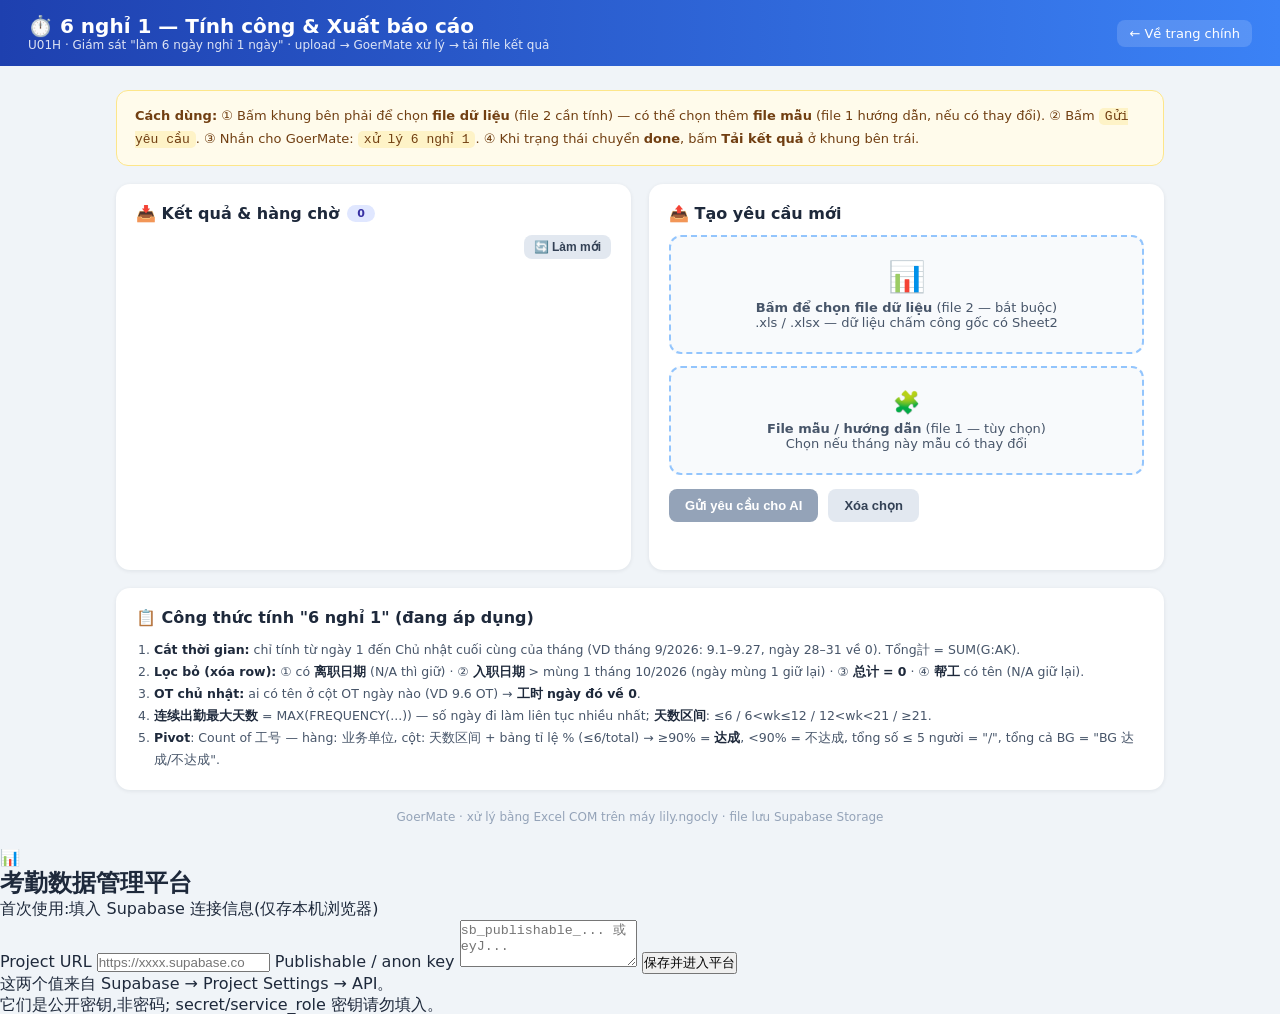
==== 6nghi1.html @ 32c22f60 "Add 6-nghi-1 tool page (upload/request/download)" ====
<!DOCTYPE html>
<html lang="vi">
<head>
<meta charset="UTF-8">
<meta name="viewport" content="width=device-width, initial-scale=1.0">
<title>6 nghỉ 1 — Tính công &amp; Xuất báo cáo</title>
<style>
  * { box-sizing: border-box; margin: 0; padding: 0; }
  body { font-family: "Segoe UI", system-ui, -apple-system, "Microsoft YaHei", sans-serif; background: #f0f4f8; color: #1e293b; min-height: 100vh; }
  .topbar { background: linear-gradient(90deg, #1e40af, #3b82f6); color: #fff; padding: 14px 28px; display: flex; justify-content: space-between; align-items: center; }
  .topbar h1 { font-size: 20px; }
  .topbar .sub { font-size: 12px; opacity: .85; }
  .topbar a.home { color: #fff; text-decoration: none; font-size: 13px; background: rgba(255,255,255,.15); padding: 6px 12px; border-radius: 8px; }
  .wrap { max-width: 1080px; margin: 24px auto; padding: 0 16px; }
  .grid { display: grid; grid-template-columns: 1fr 1fr; gap: 18px; }
  @media (max-width: 860px) { .grid { grid-template-columns: 1fr; } }
  .card { background: #fff; border-radius: 14px; padding: 20px; box-shadow: 0 1px 4px rgba(15,23,42,.08); }
  .card h2 { font-size: 16px; margin-bottom: 12px; display: flex; align-items: center; gap: 8px; }
  .badge { font-size: 11px; background: #e0e7ff; color: #3730a3; border-radius: 99px; padding: 2px 10px; }
  .drop { border: 2px dashed #93c5fd; border-radius: 12px; padding: 22px 16px; text-align: center; cursor: pointer; transition: .15s; background: #f8fafc; }
  .drop:hover, .drop.over { background: #eff6ff; border-color: #3b82f6; }
  .drop .big { font-size: 30px; }
  .drop p { font-size: 13px; color: #475569; margin-top: 6px; }
  .file-row { display: flex; align-items: center; gap: 8px; font-size: 13px; margin-top: 10px; background: #f1f5f9; padding: 8px 10px; border-radius: 8px; }
  .file-row .name { flex: 1; overflow: hidden; text-overflow: ellipsis; white-space: nowrap; }
  .btn { border: 0; border-radius: 8px; padding: 9px 16px; font-size: 13px; cursor: pointer; font-weight: 600; }
  .btn-blue { background: #2563eb; color: #fff; }
  .btn-blue:disabled { background: #94a3b8; cursor: not-allowed; }
  .btn-green { background: #16a34a; color: #fff; }
  .btn-gray { background: #e2e8f0; color: #334155; }
  .btn-red { background: #fee2e2; color: #b91c1c; }
  .btn-sm { padding: 5px 10px; font-size: 12px; }
  .status-line { margin-top: 10px; font-size: 13px; color: #2563eb; min-height: 18px; }
  ul.tasks { list-style: none; }
  ul.tasks li { display: flex; align-items: center; gap: 10px; padding: 10px 8px; border-bottom: 1px solid #f1f5f9; font-size: 13px; }
  ul.tasks li .t-title { flex: 1; min-width: 0; overflow: hidden; text-overflow: ellipsis; white-space: nowrap; }
  ul.tasks li .when { color: #94a3b8; font-size: 11px; white-space: nowrap; }
  .pill { font-size: 11px; padding: 2px 8px; border-radius: 99px; white-space: nowrap; }
  .pill.pending { background: #fef3c7; color: #92400e; }
  .pill.processing { background: #dbeafe; color: #1d4ed8; }
  .pill.done { background: #dcfce7; color: #166534; }
  a.dl { color: #16a34a; font-weight: 700; text-decoration: none; white-space: nowrap; }
  a.dl:hover { text-decoration: underline; }
  .rules { font-size: 12.5px; color: #475569; line-height: 1.75; }
  .rules b { color: #1e293b; }
  .rules li { margin-left: 18px; }
  .empty { color: #94a3b8; font-size: 13px; padding: 14px 8px; text-align: center; }
  .footnote { margin-top: 20px; font-size: 12px; color: #94a3b8; text-align: center; }
  .howto { background: #fffbeb; border: 1px solid #fde68a; border-radius: 12px; padding: 14px 18px; font-size: 13px; color: #713f12; margin-bottom: 18px; line-height: 1.7; }
  .howto code { background: #fef3c7; padding: 1px 6px; border-radius: 5px; }
</style>
</head>
<body>

<header class="topbar">
  <div>
    <h1>⏱️ 6 nghỉ 1 — Tính công &amp; Xuất báo cáo</h1>
    <div class="sub">U01H · Giám sát "làm 6 ngày nghỉ 1 ngày" · upload → GoerMate xử lý → tải file kết quả</div>
  </div>
  <a class="home" href="index.html">← Về trang chính</a>
</header>

<div class="wrap">
  <div class="howto">
    <b>Cách dùng:</b> ① Bấm khung bên phải để chọn <b>file dữ liệu</b> (file 2 cần tính) — có thể chọn thêm <b>file mẫu</b> (file 1 hướng dẫn, nếu có thay đổi).
    ② Bấm <code>Gửi yêu cầu</code>. ③ Nhắn cho GoerMate: <code>xử lý 6 nghỉ 1</code>. ④ Khi trạng thái chuyển <b>done</b>, bấm <b>Tải kết quả</b> ở khung bên trái.
  </div>

  <div class="grid">
    <!-- Kết quả -->
    <div class="card">
      <h2>📥 Kết quả &amp; hàng chờ <span class="badge" id="cnt">0</span></h2>
      <ul class="tasks" id="taskList"></ul>
      <div class="empty" id="emptyMsg" style="display:none">Chưa có yêu cầu nào. Upload file để bắt đầu.</div>
      <div style="margin-top:12px; text-align:right;">
        <button class="btn btn-gray btn-sm" id="btnReload">🔄 Làm mới</button>
      </div>
    </div>

    <!-- Upload -->
    <div class="card">
      <h2>📤 Tạo yêu cầu mới</h2>
      <div class="drop" id="dropData">
        <div class="big">📊</div>
        <p><b>Bấm để chọn file dữ liệu</b> (file 2 — bắt buộc)<br>.xls / .xlsx — dữ liệu chấm công gốc có Sheet2</p>
      </div>
      <div id="dataInfo" style="display:none" class="file-row">📄 <span class="name"></span></div>
      <div class="drop" id="dropMau" style="margin-top:12px;">
        <div class="big" style="font-size:22px;">🧩</div>
        <p><b>File mẫu / hướng dẫn</b> (file 1 — tùy chọn)<br>Chọn nếu tháng này mẫu có thay đổi</p>
      </div>
      <div id="mauInfo" style="display:none" class="file-row">🧩 <span class="name"></span></div>
      <div style="margin-top:14px; display:flex; gap:10px;">
        <button class="btn btn-blue" id="btnSubmit" disabled>Gửi yêu cầu cho AI</button>
        <button class="btn btn-gray" id="btnReset">Xóa chọn</button>
      </div>
      <div class="status-line" id="status"></div>
    </div>
  </div>

  <div class="card" style="margin-top:18px;">
    <h2>📋 Công thức tính "6 nghỉ 1" (đang áp dụng)</h2>
    <div class="rules">
      <ol>
        <li><b>Cắt thời gian:</b> chỉ tính từ ngày 1 đến Chủ nhật cuối cùng của tháng (VD tháng 9/2026: 9.1–9.27, ngày 28–31 về 0). Tổng計 = SUM(G:AK).</li>
        <li><b>Lọc bỏ (xóa row):</b> ① có <b>离职日期</b> (N/A thì giữ) · ② <b>入职日期</b> &gt; mùng 1 tháng 10/2026 (ngày mùng 1 giữ lại) · ③ <b>总计 = 0</b> · ④ <b>帮工</b> có tên (N/A giữ lại).</li>
        <li><b>OT chủ nhật:</b> ai có tên ở cột OT ngày nào (VD 9.6 OT) → <b>工时 ngày đó về 0</b>.</li>
        <li><b>连续出勤最大天数</b> = MAX(FREQUENCY(...)) — số ngày đi làm liên tục nhiều nhất; <b>天数区间</b>: ≤6 / 6&lt;wk≤12 / 12&lt;wk&lt;21 / ≥21.</li>
        <li><b>Pivot</b>: Count of 工号 — hàng: 业务单位, cột: 天数区间 + bảng tỉ lệ % (≤6/total) → ≥90% = <b>达成</b>, &lt;90% = 不达成, tổng số ≤ 5 người = "/", tổng cả BG = "BG 达成/不达成".</li>
      </ol>
    </div>
  </div>

  <div class="footnote">GoerMate · xử lý bằng Excel COM trên máy lily.ngocly · file lưu Supabase Storage</div>
</div>

<script>
  window.$ = (s) => document.querySelector(s);
</script>
<script src="assets/supabase.js"></script>
<script>
"use strict";
const SECTION_NAME = "6 nghỉ 1";
let sectionId = null;
let dataFile = null, mauFile = null;

function fmtSize(b) { return b > 1048576 ? (b/1048576).toFixed(1) + " MB" : Math.round(b/1024) + " KB"; }
function esc(s) { return (s||"").replace(/[&<>"']/g, c => ({"&":"&amp;","<":"&lt;",">":"&gt;",'"':"&quot;","'":"&#39;"}[c])); }
function fmtDate(s) { try { return new Date(s).toLocaleString("vi-VN", { day:"2-digit", month:"2-digit", hour:"2-digit", minute:"2-digit" }); } catch(e) { return s; } }

async function ensureSection() {
  const rows = await SB.select("board_sections", "name=eq." + encodeURIComponent(SECTION_NAME));
  if (rows && rows.length > 0) { sectionId = rows[0].id; return; }
  const ins = await SB.insert("board_sections", [{ name: SECTION_NAME, order_idx: 99 }]);
  sectionId = ins[0].id;
}

async function loadTasks() {
  const list = $("#taskList");
  list.innerHTML = '<li class="empty">Đang tải…</li>';
  const tasks = await SB.select("board_tasks", "section_id=eq." + sectionId + "&order=created_at.desc");
  $("#cnt").textContent = tasks.length;
  $("#emptyMsg").style.display = tasks.length ? "none" : "block";
  list.innerHTML = tasks.map(t => {
    let right = "";
    if (t.status === "done" && t.output_file) {
      right = `<a class="dl" href="${esc(SB.filePublicUrl(t.output_file))}" download>⬇ Tải kết quả</a>`;
    } else if (t.status === "done") {
      right = '<span class="pill done">done</span>';
    } else {
      right = `<span class="pill ${esc(t.status)}">${t.status === "pending" ? "chờ AI xử lý" : esc(t.status)}</span>`;
    }
    return `<li>
      <span class="pill ${esc(t.status)}">${t.status === "pending" ? "⏳ chờ" : t.status === "processing" ? "⚙️ đang xử lý" : "✅ done"}</span>
      <span class="t-title" title="${esc(t.title)}">${esc(t.title)}</span>
      <span class="when">${fmtDate(t.created_at)}</span>
      ${right}
      <button class="btn btn-red btn-sm" data-del="${t.id}" data-f="${esc(t.input_file || "")}" title="Xóa yêu cầu">🗑</button>
    </li>`;
  }).join("");
  list.querySelectorAll("[data-del]").forEach(b => b.addEventListener("click", async () => {
    if (!confirm("Xóa yêu cầu này?")) return;
    const id = b.dataset.del, f = b.dataset.f;
    b.disabled = true;
    try {
      if (f) { try { await SB.removeFile(f); } catch (e) {} }
      await SB.remove("board_tasks", id);
      await loadTasks();
    } catch (e) { alert("Xóa lỗi: " + e.message); b.disabled = false; }
  }));
}

function bindDrop(dropId, infoId, setter) {
  const drop = $(dropId), info = $(infoId);
  const inp = document.createElement("input");
  inp.type = "file"; inp.accept = ".xls,.xlsx"; inp.style.display = "none";
  drop.appendChild(inp);
  const pick = (f) => { if (!f) return; setter(f); info.style.display = "flex"; info.querySelector(".name").textContent = f.name + " (" + fmtSize(f.size) + ")"; check(); };
  drop.addEventListener("click", () => inp.click());
  inp.addEventListener("change", () => pick(inp.files[0]));
  drop.addEventListener("dragover", e => { e.preventDefault(); drop.classList.add("over"); });
  drop.addEventListener("dragleave", () => drop.classList.remove("over"));
  drop.addEventListener("drop", e => { e.preventDefault(); drop.classList.remove("over"); pick(e.dataTransfer.files[0]); });
}
function check() { $("#btnSubmit").disabled = !dataFile; }

async function upload() {
  const st = $("#status");
  $("#btnSubmit").disabled = true;
  try {
    st.textContent = "⏳ Đang upload file dữ liệu…";
    const d = new Date();
    const stamp = d.getFullYear() + "-" + String(d.getMonth()+1).padStart(2,"0") + "-" + String(d.getDate()).padStart(2,"0");
    const inPath = "input/6nghi1/" + stamp + "-" + Date.now() + "-" + dataFile.name;
    await SB.uploadFile(inPath, dataFile);
    let mauPath = "";
    if (mauFile) {
      st.textContent = "⏳ Đang upload file mẫu…";
      mauPath = "input/6nghi1/mau-" + stamp + "-" + Date.now() + "-" + mauFile.name;
      await SB.uploadFile(mauPath, mauFile);
    }
    st.textContent = "⏳ Đang tạo yêu cầu…";
    const monthGuess = (dataFile.name.match(/(20\d{2})[-._]?(0[1-9]|1[0-2])/) || [])[0] || stamp;
    await SB.insert("board_tasks", [{
      section_id: sectionId,
      title: "6 nghỉ 1 — " + monthGuess + " — " + dataFile.name,
      status: "pending",
      note: "Tính 6 nghỉ 1 theo công thức chuẩn" + (mauPath ? " (file mẫu: " + mauPath + ")" : ""),
      input_file: inPath,
      output_file: null
    }]);
    st.textContent = "✅ Đã gửi! Nhắn GoerMate: «xử lý 6 nghỉ 1»";
    dataFile = null; mauFile = null;
    $("#dataInfo").style.display = "none"; $("#mauInfo").style.display = "none";
    await loadTasks();
  } catch (e) {
    st.textContent = "❌ Lỗi: " + e.message;
  }
  $("#btnSubmit").disabled = !dataFile;
}

(async function init() {
  if (!SB.ready()) { showSetup(); return; }
  try {
    await ensureSection();
    await loadTasks();
    bindDrop("#dropData", "#dataInfo", f => dataFile = f);
    bindDrop("#dropMau", "#mauInfo", f => mauFile = f);
    $("#btnSubmit").addEventListener("click", upload);
    $("#btnReset").addEventListener("click", () => { dataFile = null; mauFile = null; $("#dataInfo").style.display = "none"; $("#mauInfo").style.display = "none"; check(); $("#status").textContent = ""; });
    $("#btnReload").addEventListener("click", loadTasks);
    setInterval(loadTasks, 30000);
  } catch (e) {
    $("#status").textContent = "❌ " + e.message;
  }
})();
</script>
</body>
</html>
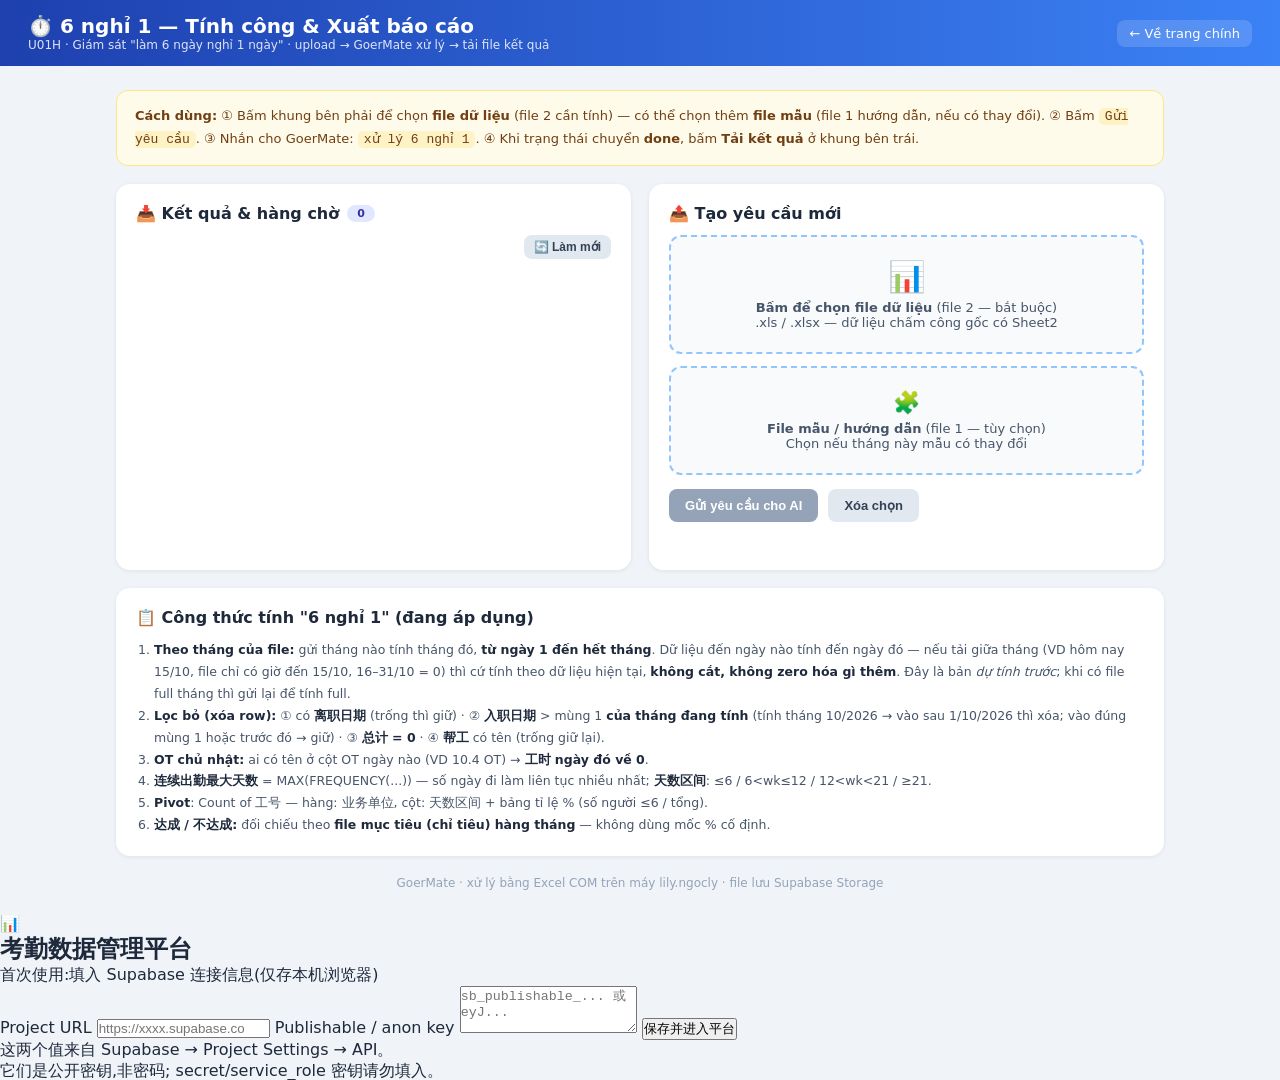
==== commit d759d703: "Update 6-nghi-1 rules: full month per file, mid-month data as-is, target-file-based achievement" ====
--- a/6nghi1.html
+++ b/6nghi1.html
@@ -102,11 +102,12 @@
     <h2>📋 Công thức tính "6 nghỉ 1" (đang áp dụng)</h2>
     <div class="rules">
       <ol>
-        <li><b>Cắt thời gian:</b> chỉ tính từ ngày 1 đến Chủ nhật cuối cùng của tháng (VD tháng 9/2026: 9.1–9.27, ngày 28–31 về 0). Tổng計 = SUM(G:AK).</li>
-        <li><b>Lọc bỏ (xóa row):</b> ① có <b>离职日期</b> (N/A thì giữ) · ② <b>入职日期</b> &gt; mùng 1 tháng 10/2026 (ngày mùng 1 giữ lại) · ③ <b>总计 = 0</b> · ④ <b>帮工</b> có tên (N/A giữ lại).</li>
-        <li><b>OT chủ nhật:</b> ai có tên ở cột OT ngày nào (VD 9.6 OT) → <b>工时 ngày đó về 0</b>.</li>
+        <li><b>Theo tháng của file:</b> gửi tháng nào tính tháng đó, <b>từ ngày 1 đến hết tháng</b>. Dữ liệu đến ngày nào tính đến ngày đó — nếu tải giữa tháng (VD hôm nay 15/10, file chỉ có giờ đến 15/10, 16–31/10 = 0) thì cứ tính theo dữ liệu hiện tại, <b>không cắt, không zero hóa gì thêm</b>. Đây là bản <i>dự tính trước</i>; khi có file full tháng thì gửi lại để tính full.</li>
+        <li><b>Lọc bỏ (xóa row):</b> ① có <b>离职日期</b> (trống thì giữ) · ② <b>入职日期</b> &gt; mùng 1 <b>của tháng đang tính</b> (tính tháng 10/2026 → vào sau 1/10/2026 thì xóa; vào đúng mùng 1 hoặc trước đó → giữ) · ③ <b>总计 = 0</b> · ④ <b>帮工</b> có tên (trống giữ lại).</li>
+        <li><b>OT chủ nhật:</b> ai có tên ở cột OT ngày nào (VD 10.4 OT) → <b>工时 ngày đó về 0</b>.</li>
         <li><b>连续出勤最大天数</b> = MAX(FREQUENCY(...)) — số ngày đi làm liên tục nhiều nhất; <b>天数区间</b>: ≤6 / 6&lt;wk≤12 / 12&lt;wk&lt;21 / ≥21.</li>
-        <li><b>Pivot</b>: Count of 工号 — hàng: 业务单位, cột: 天数区间 + bảng tỉ lệ % (≤6/total) → ≥90% = <b>达成</b>, &lt;90% = 不达成, tổng số ≤ 5 người = "/", tổng cả BG = "BG 达成/不达成".</li>
+        <li><b>Pivot</b>: Count of 工号 — hàng: 业务单位, cột: 天数区间 + bảng tỉ lệ % (số người ≤6 / tổng).</li>
+        <li><b>达成 / 不达成:</b> đối chiếu theo <b>file mục tiêu (chỉ tiêu) hàng tháng</b> — không dùng mốc % cố định.</li>
       </ol>
     </div>
   </div>
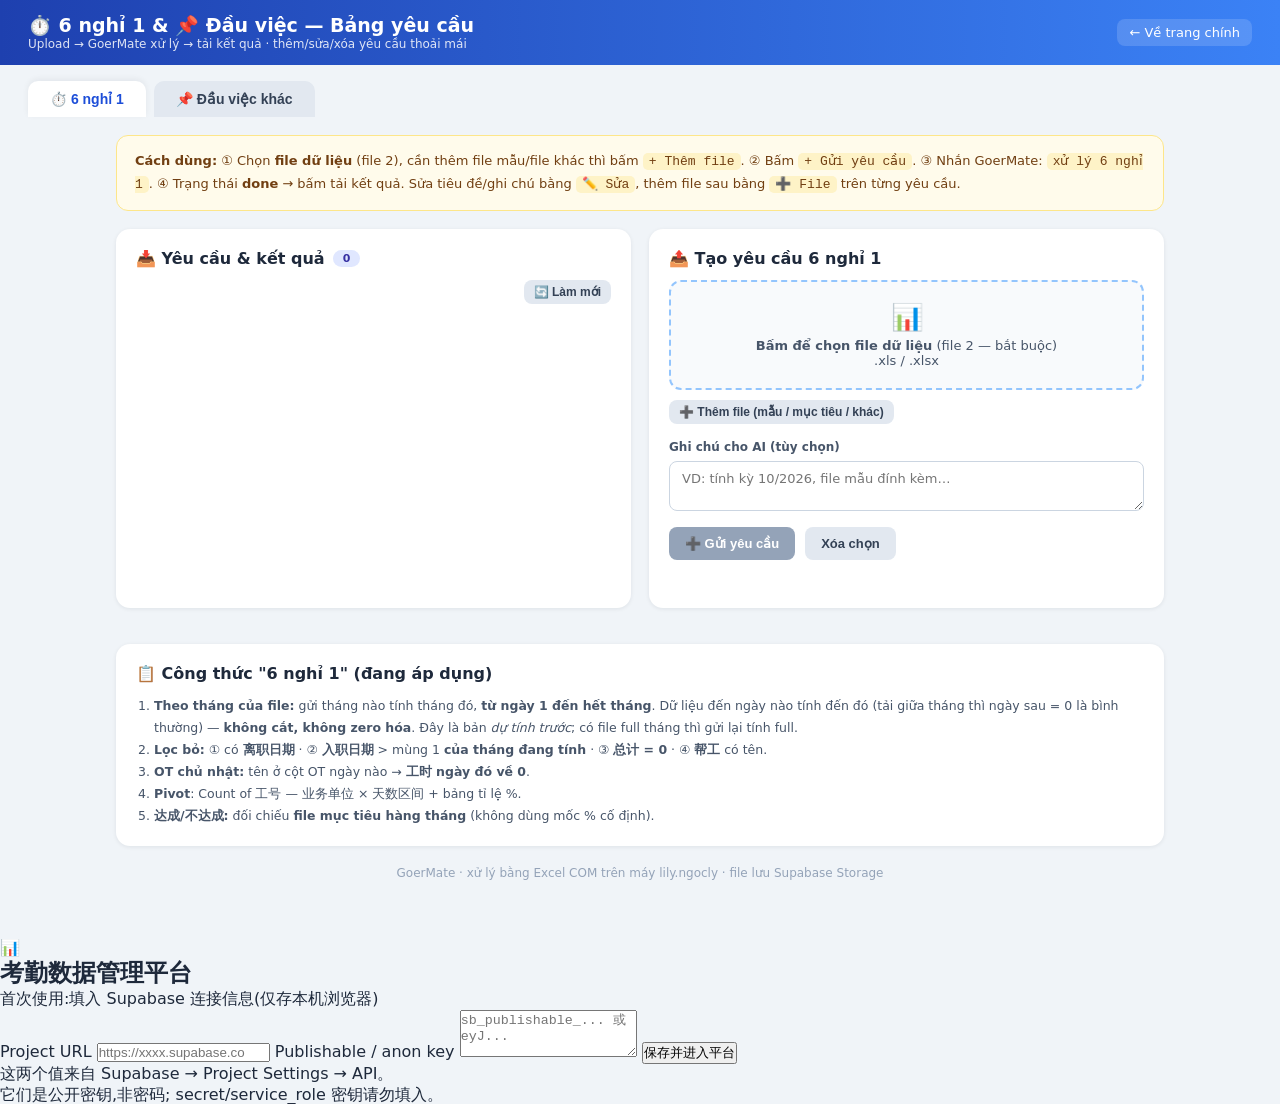
==== commit 87677fb1: "6nghi1 page v2: tabs (6-nghi-1 + other tasks), edit request, multi-file attach per task" ====
--- a/6nghi1.html
+++ b/6nghi1.html
@@ -3,26 +3,31 @@
 <head>
 <meta charset="UTF-8">
 <meta name="viewport" content="width=device-width, initial-scale=1.0">
-<title>6 nghỉ 1 — Tính công &amp; Xuất báo cáo</title>
+<title>6 nghỉ 1 &amp; Đầu việc — Bảng yêu cầu</title>
 <style>
   * { box-sizing: border-box; margin: 0; padding: 0; }
   body { font-family: "Segoe UI", system-ui, -apple-system, "Microsoft YaHei", sans-serif; background: #f0f4f8; color: #1e293b; min-height: 100vh; }
   .topbar { background: linear-gradient(90deg, #1e40af, #3b82f6); color: #fff; padding: 14px 28px; display: flex; justify-content: space-between; align-items: center; }
-  .topbar h1 { font-size: 20px; }
+  .topbar h1 { font-size: 19px; }
   .topbar .sub { font-size: 12px; opacity: .85; }
   .topbar a.home { color: #fff; text-decoration: none; font-size: 13px; background: rgba(255,255,255,.15); padding: 6px 12px; border-radius: 8px; }
-  .wrap { max-width: 1080px; margin: 24px auto; padding: 0 16px; }
-  .grid { display: grid; grid-template-columns: 1fr 1fr; gap: 18px; }
-  @media (max-width: 860px) { .grid { grid-template-columns: 1fr; } }
-  .card { background: #fff; border-radius: 14px; padding: 20px; box-shadow: 0 1px 4px rgba(15,23,42,.08); }
+  .tabs2 { display: flex; gap: 8px; padding: 16px 28px 0; }
+  .tabs2 button { border: 0; background: #e2e8f0; color: #334155; font-size: 14px; font-weight: 600; padding: 10px 22px; border-radius: 10px 10px 0 0; cursor: pointer; }
+  .tabs2 button.active { background: #fff; color: #1d4ed8; box-shadow: 0 -2px 6px rgba(15,23,42,.06); }
+  .wrap { max-width: 1080px; margin: 0 auto 40px; padding: 18px 16px; }
+  .card { background: #fff; border-radius: 14px; padding: 20px; box-shadow: 0 1px 4px rgba(15,23,42,.08); margin-bottom: 18px; }
   .card h2 { font-size: 16px; margin-bottom: 12px; display: flex; align-items: center; gap: 8px; }
   .badge { font-size: 11px; background: #e0e7ff; color: #3730a3; border-radius: 99px; padding: 2px 10px; }
-  .drop { border: 2px dashed #93c5fd; border-radius: 12px; padding: 22px 16px; text-align: center; cursor: pointer; transition: .15s; background: #f8fafc; }
+  .drop { border: 2px dashed #93c5fd; border-radius: 12px; padding: 20px 16px; text-align: center; cursor: pointer; transition: .15s; background: #f8fafc; }
   .drop:hover, .drop.over { background: #eff6ff; border-color: #3b82f6; }
-  .drop .big { font-size: 30px; }
+  .drop .big { font-size: 26px; }
   .drop p { font-size: 13px; color: #475569; margin-top: 6px; }
-  .file-row { display: flex; align-items: center; gap: 8px; font-size: 13px; margin-top: 10px; background: #f1f5f9; padding: 8px 10px; border-radius: 8px; }
+  .drop.mini { padding: 10px; }
+  .drop.mini .big { font-size: 18px; display: inline; }
+  .drop.mini p { margin-top: 2px; }
+  .file-row { display: flex; align-items: center; gap: 8px; font-size: 13px; margin-top: 8px; background: #f1f5f9; padding: 7px 10px; border-radius: 8px; }
   .file-row .name { flex: 1; overflow: hidden; text-overflow: ellipsis; white-space: nowrap; }
+  .file-row .rm { border: 0; background: none; color: #b91c1c; cursor: pointer; font-size: 14px; }
   .btn { border: 0; border-radius: 8px; padding: 9px 16px; font-size: 13px; cursor: pointer; font-weight: 600; }
   .btn-blue { background: #2563eb; color: #fff; }
   .btn-blue:disabled { background: #94a3b8; cursor: not-allowed; }
@@ -32,83 +37,127 @@
   .btn-sm { padding: 5px 10px; font-size: 12px; }
   .status-line { margin-top: 10px; font-size: 13px; color: #2563eb; min-height: 18px; }
   ul.tasks { list-style: none; }
-  ul.tasks li { display: flex; align-items: center; gap: 10px; padding: 10px 8px; border-bottom: 1px solid #f1f5f9; font-size: 13px; }
-  ul.tasks li .t-title { flex: 1; min-width: 0; overflow: hidden; text-overflow: ellipsis; white-space: nowrap; }
-  ul.tasks li .when { color: #94a3b8; font-size: 11px; white-space: nowrap; }
+  ul.tasks li.task { padding: 12px 8px; border-bottom: 1px solid #f1f5f9; font-size: 13px; }
+  .t-head { display: flex; align-items: center; gap: 8px; }
+  .t-title { flex: 1; min-width: 0; font-weight: 600; overflow: hidden; text-overflow: ellipsis; white-space: nowrap; }
+  .t-when { color: #94a3b8; font-size: 11px; white-space: nowrap; }
+  .t-note { color: #64748b; font-size: 12px; margin: 4px 0 0 34px; word-break: break-word; }
+  .t-files { display: flex; flex-wrap: wrap; gap: 6px; margin: 6px 0 0 34px; }
+  .chip { font-size: 12px; background: #f1f5f9; border-radius: 7px; padding: 4px 9px; }
+  .chip a { color: #1d4ed8; text-decoration: none; word-break: break-all; }
+  .chip.out a { color: #16a34a; font-weight: 700; }
+  .t-actions { display: flex; gap: 6px; margin: 8px 0 0 34px; flex-wrap: wrap; }
   .pill { font-size: 11px; padding: 2px 8px; border-radius: 99px; white-space: nowrap; }
   .pill.pending { background: #fef3c7; color: #92400e; }
   .pill.processing { background: #dbeafe; color: #1d4ed8; }
   .pill.done { background: #dcfce7; color: #166534; }
   a.dl { color: #16a34a; font-weight: 700; text-decoration: none; white-space: nowrap; }
   a.dl:hover { text-decoration: underline; }
-  .rules { font-size: 12.5px; color: #475569; line-height: 1.75; }
-  .rules b { color: #1e293b; }
-  .rules li { margin-left: 18px; }
   .empty { color: #94a3b8; font-size: 13px; padding: 14px 8px; text-align: center; }
   .footnote { margin-top: 20px; font-size: 12px; color: #94a3b8; text-align: center; }
   .howto { background: #fffbeb; border: 1px solid #fde68a; border-radius: 12px; padding: 14px 18px; font-size: 13px; color: #713f12; margin-bottom: 18px; line-height: 1.7; }
   .howto code { background: #fef3c7; padding: 1px 6px; border-radius: 5px; }
+  input.txt, textarea.txt { width: 100%; border: 1px solid #cbd5e1; border-radius: 8px; padding: 9px 12px; font-size: 13px; margin-top: 6px; font-family: inherit; }
+  label.lb { font-size: 12px; color: #475569; font-weight: 600; }
 </style>
 </head>
 <body>
 
 <header class="topbar">
   <div>
-    <h1>⏱️ 6 nghỉ 1 — Tính công &amp; Xuất báo cáo</h1>
-    <div class="sub">U01H · Giám sát "làm 6 ngày nghỉ 1 ngày" · upload → GoerMate xử lý → tải file kết quả</div>
+    <h1>⏱️ 6 nghỉ 1 &amp; 📌 Đầu việc — Bảng yêu cầu</h1>
+    <div class="sub">Upload → GoerMate xử lý → tải kết quả · thêm/sửa/xóa yêu cầu thoải mái</div>
   </div>
   <a class="home" href="index.html">← Về trang chính</a>
 </header>
 
+<div class="tabs2">
+  <button id="tab6n1" class="active">⏱️ 6 nghỉ 1</button>
+  <button id="tabOther">📌 Đầu việc khác</button>
+</div>
+
 <div class="wrap">
-  <div class="howto">
-    <b>Cách dùng:</b> ① Bấm khung bên phải để chọn <b>file dữ liệu</b> (file 2 cần tính) — có thể chọn thêm <b>file mẫu</b> (file 1 hướng dẫn, nếu có thay đổi).
-    ② Bấm <code>Gửi yêu cầu</code>. ③ Nhắn cho GoerMate: <code>xử lý 6 nghỉ 1</code>. ④ Khi trạng thái chuyển <b>done</b>, bấm <b>Tải kết quả</b> ở khung bên trái.
+
+  <!-- ===== TAB 6 NGHI 1 ===== -->
+  <div id="pane6n1">
+    <div class="howto">
+      <b>Cách dùng:</b> ① Chọn <b>file dữ liệu</b> (file 2), cần thêm file mẫu/file khác thì bấm <code>+ Thêm file</code>.
+      ② Bấm <code>+ Gửi yêu cầu</code>. ③ Nhắn GoerMate: <code>xử lý 6 nghỉ 1</code>. ④ Trạng thái <b>done</b> → bấm tải kết quả.
+      Sửa tiêu đề/ghi chú bằng <code>✏️ Sửa</code>, thêm file sau bằng <code>➕ File</code> trên từng yêu cầu.
+    </div>
+
+    <div class="grid2" style="display:grid; grid-template-columns: 1fr 1fr; gap: 18px;">
+      <div class="card">
+        <h2>📥 Yêu cầu &amp; kết quả <span class="badge" id="cnt6">0</span></h2>
+        <ul class="tasks" id="list6"></ul>
+        <div class="empty" id="empty6" style="display:none">Chưa có yêu cầu nào.</div>
+        <div style="margin-top:12px; text-align:right;">
+          <button class="btn btn-gray btn-sm" id="btnReload6">🔄 Làm mới</button>
+        </div>
+      </div>
+
+      <div class="card">
+        <h2>📤 Tạo yêu cầu 6 nghỉ 1</h2>
+        <div class="drop" id="dropZone">
+          <div class="big">📊</div>
+          <p><b>Bấm để chọn file dữ liệu</b> (file 2 — bắt buộc)<br>.xls / .xlsx</p>
+        </div>
+        <div id="fileList6"></div>
+        <button class="btn btn-gray btn-sm" id="btnAddFileForm" style="margin-top:10px;">➕ Thêm file (mẫu / mục tiêu / khác)</button>
+        <div style="margin-top:12px;">
+          <label class="lb">Ghi chú cho AI (tùy chọn)</label>
+          <textarea class="txt" id="note6" rows="2" placeholder="VD: tính kỳ 10/2026, file mẫu đính kèm…"></textarea>
+        </div>
+        <div style="margin-top:12px; display:flex; gap:10px;">
+          <button class="btn btn-blue" id="btnSubmit6" disabled>➕ Gửi yêu cầu</button>
+          <button class="btn btn-gray" id="btnReset6">Xóa chọn</button>
+        </div>
+        <div class="status-line" id="status6"></div>
+      </div>
+    </div>
+
+    <div class="card" style="margin-top:18px;">
+      <h2>📋 Công thức "6 nghỉ 1" (đang áp dụng)</h2>
+      <div class="rules" style="font-size:12.5px; color:#475569; line-height:1.75;">
+        <ol style="margin-left:18px;">
+          <li><b>Theo tháng của file:</b> gửi tháng nào tính tháng đó, <b>từ ngày 1 đến hết tháng</b>. Dữ liệu đến ngày nào tính đến đó (tải giữa tháng thì ngày sau = 0 là bình thường) — <b>không cắt, không zero hóa</b>. Đây là bản <i>dự tính trước</i>; có file full tháng thì gửi lại tính full.</li>
+          <li><b>Lọc bỏ:</b> ① có <b>离职日期</b> · ② <b>入职日期</b> &gt; mùng 1 <b>của tháng đang tính</b> · ③ <b>总计 = 0</b> · ④ <b>帮工</b> có tên.</li>
+          <li><b>OT chủ nhật:</b> tên ở cột OT ngày nào → <b>工时 ngày đó về 0</b>.</li>
+          <li><b>Pivot</b>: Count of 工号 — 业务单位 × 天数区间 + bảng tỉ lệ %.</li>
+          <li><b>达成/不达成:</b> đối chiếu <b>file mục tiêu hàng tháng</b> (không dùng mốc % cố định).</li>
+        </ol>
+      </div>
+    </div>
   </div>
 
-  <div class="grid">
-    <!-- Kết quả -->
-    <div class="card">
-      <h2>📥 Kết quả &amp; hàng chờ <span class="badge" id="cnt">0</span></h2>
-      <ul class="tasks" id="taskList"></ul>
-      <div class="empty" id="emptyMsg" style="display:none">Chưa có yêu cầu nào. Upload file để bắt đầu.</div>
-      <div style="margin-top:12px; text-align:right;">
-        <button class="btn btn-gray btn-sm" id="btnReload">🔄 Làm mới</button>
+  <!-- ===== TAB DAU VIEC KHAC ===== -->
+  <div id="paneOther" style="display:none;">
+    <div class="grid2" style="display:grid; grid-template-columns: 1fr 1fr; gap: 18px;">
+      <div class="card">
+        <h2>📌 Đầu việc khác <span class="badge" id="cntO">0</span></h2>
+        <ul class="tasks" id="listO"></ul>
+        <div class="empty" id="emptyO" style="display:none">Chưa có đầu việc nào.</div>
+        <div style="margin-top:12px; text-align:right;">
+          <button class="btn btn-gray btn-sm" id="btnReloadO">🔄 Làm mới</button>
+        </div>
       </div>
-    </div>
-
-    <!-- Upload -->
-    <div class="card">
-      <h2>📤 Tạo yêu cầu mới</h2>
-      <div class="drop" id="dropData">
-        <div class="big">📊</div>
-        <p><b>Bấm để chọn file dữ liệu</b> (file 2 — bắt buộc)<br>.xls / .xlsx — dữ liệu chấm công gốc có Sheet2</p>
+
+      <div class="card">
+        <h2>➕ Thêm đầu việc khác</h2>
+        <label class="lb">Tiêu đề *</label>
+        <input class="txt" id="titleO" placeholder="VD: Tổng hợp báo cáo tuần…">
+        <label class="lb" style="display:block; margin-top:10px;">Ghi chú / yêu cầu cho AI</label>
+        <textarea class="txt" id="noteO" rows="3" placeholder="Mô tả rõ việc cần làm…"></textarea>
+        <label class="lb" style="display:block; margin-top:10px;">File đính kèm (tùy chọn)</label>
+        <div class="drop mini" id="dropO">
+          <span class="big">📎</span> <span style="font-size:13px;">Bấm để chọn file</span>
+        </div>
+        <div id="fileListO"></div>
+        <div style="margin-top:12px;">
+          <button class="btn btn-green" id="btnSubmitO">➕ Thêm đầu việc</button>
+        </div>
+        <div class="status-line" id="statusO"></div>
       </div>
-      <div id="dataInfo" style="display:none" class="file-row">📄 <span class="name"></span></div>
-      <div class="drop" id="dropMau" style="margin-top:12px;">
-        <div class="big" style="font-size:22px;">🧩</div>
-        <p><b>File mẫu / hướng dẫn</b> (file 1 — tùy chọn)<br>Chọn nếu tháng này mẫu có thay đổi</p>
-      </div>
-      <div id="mauInfo" style="display:none" class="file-row">🧩 <span class="name"></span></div>
-      <div style="margin-top:14px; display:flex; gap:10px;">
-        <button class="btn btn-blue" id="btnSubmit" disabled>Gửi yêu cầu cho AI</button>
-        <button class="btn btn-gray" id="btnReset">Xóa chọn</button>
-      </div>
-      <div class="status-line" id="status"></div>
-    </div>
-  </div>
-
-  <div class="card" style="margin-top:18px;">
-    <h2>📋 Công thức tính "6 nghỉ 1" (đang áp dụng)</h2>
-    <div class="rules">
-      <ol>
-        <li><b>Theo tháng của file:</b> gửi tháng nào tính tháng đó, <b>từ ngày 1 đến hết tháng</b>. Dữ liệu đến ngày nào tính đến ngày đó — nếu tải giữa tháng (VD hôm nay 15/10, file chỉ có giờ đến 15/10, 16–31/10 = 0) thì cứ tính theo dữ liệu hiện tại, <b>không cắt, không zero hóa gì thêm</b>. Đây là bản <i>dự tính trước</i>; khi có file full tháng thì gửi lại để tính full.</li>
-        <li><b>Lọc bỏ (xóa row):</b> ① có <b>离职日期</b> (trống thì giữ) · ② <b>入职日期</b> &gt; mùng 1 <b>của tháng đang tính</b> (tính tháng 10/2026 → vào sau 1/10/2026 thì xóa; vào đúng mùng 1 hoặc trước đó → giữ) · ③ <b>总计 = 0</b> · ④ <b>帮工</b> có tên (trống giữ lại).</li>
-        <li><b>OT chủ nhật:</b> ai có tên ở cột OT ngày nào (VD 10.4 OT) → <b>工时 ngày đó về 0</b>.</li>
-        <li><b>连续出勤最大天数</b> = MAX(FREQUENCY(...)) — số ngày đi làm liên tục nhiều nhất; <b>天数区间</b>: ≤6 / 6&lt;wk≤12 / 12&lt;wk&lt;21 / ≥21.</li>
-        <li><b>Pivot</b>: Count of 工号 — hàng: 业务单位, cột: 天数区间 + bảng tỉ lệ % (số người ≤6 / tổng).</li>
-        <li><b>达成 / 不达成:</b> đối chiếu theo <b>file mục tiêu (chỉ tiêu) hàng tháng</b> — không dùng mốc % cố định.</li>
-      </ol>
     </div>
   </div>
 
@@ -121,118 +170,247 @@
 <script src="assets/supabase.js"></script>
 <script>
 "use strict";
-const SECTION_NAME = "6 nghỉ 1";
-let sectionId = null;
-let dataFile = null, mauFile = null;
+const SEC_6N1 = "6 nghỉ 1";
+const SEC_OTHER = "Công việc khác";
+let sec6 = null, secO = null;
+let files6 = [];   // {file} cho form 6nghi1
+let filesO = [];   // {file} cho form khác
 
 function fmtSize(b) { return b > 1048576 ? (b/1048576).toFixed(1) + " MB" : Math.round(b/1024) + " KB"; }
 function esc(s) { return (s||"").replace(/[&<>"']/g, c => ({"&":"&amp;","<":"&lt;",">":"&gt;",'"':"&quot;","'":"&#39;"}[c])); }
 function fmtDate(s) { try { return new Date(s).toLocaleString("vi-VN", { day:"2-digit", month:"2-digit", hour:"2-digit", minute:"2-digit" }); } catch(e) { return s; } }
-
-async function ensureSection() {
-  const rows = await SB.select("board_sections", "name=eq." + encodeURIComponent(SECTION_NAME));
-  if (rows && rows.length > 0) { sectionId = rows[0].id; return; }
-  const ins = await SB.insert("board_sections", [{ name: SECTION_NAME, order_idx: 99 }]);
-  sectionId = ins[0].id;
-}
-
-async function loadTasks() {
-  const list = $("#taskList");
-  list.innerHTML = '<li class="empty">Đang tải…</li>';
-  const tasks = await SB.select("board_tasks", "section_id=eq." + sectionId + "&order=created_at.desc");
-  $("#cnt").textContent = tasks.length;
-  $("#emptyMsg").style.display = tasks.length ? "none" : "block";
-  list.innerHTML = tasks.map(t => {
-    let right = "";
-    if (t.status === "done" && t.output_file) {
-      right = `<a class="dl" href="${esc(SB.filePublicUrl(t.output_file))}" download>⬇ Tải kết quả</a>`;
-    } else if (t.status === "done") {
-      right = '<span class="pill done">done</span>';
-    } else {
-      right = `<span class="pill ${esc(t.status)}">${t.status === "pending" ? "chờ AI xử lý" : esc(t.status)}</span>`;
-    }
-    return `<li>
+function baseName(p) { return (p||"").split("/").pop(); }
+
+/* note format: phan ghi chu + cac dong "fileN: <path>" */
+function splitNote(note) {
+  const lines = (note || "").split("\n");
+  const text = [], files = [];
+  lines.forEach(l => {
+    const m = l.match(/^file\d+: (.+)$/);
+    if (m) files.push(m[1]); else text.push(l);
+  });
+  return { text: text.join("\n").trim(), files };
+}
+function buildNote(text, files) {
+  let n = (text || "").trim();
+  files.forEach((p, i) => { n += (n ? "\n" : "") + "file" + (i + 2) + ": " + p; });
+  return n;
+}
+
+async function ensureSections() {
+  const rows = await SB.select("board_sections", "order=order_idx.asc");
+  const find = (n) => (rows || []).find(r => r.name === n);
+  let s6 = find(SEC_6N1);
+  if (!s6) s6 = (await SB.insert("board_sections", [{ name: SEC_6N1, order_idx: 98 }]))[0];
+  let sO = find(SEC_OTHER);
+  if (!sO) sO = (await SB.insert("board_sections", [{ name: SEC_OTHER, order_idx: 99 }]))[0];
+  sec6 = s6.id; secO = sO.id;
+}
+
+function taskCard(t, extraFiles) {
+  const done = t.status === "done" && t.output_file;
+  let chips = "";
+  if (t.input_file) chips += `<span class="chip">📄 <a href="${esc(SB.filePublicUrl(t.input_file))}" target="_blank">${esc(baseName(t.input_file))}</a></span>`;
+  extraFiles.forEach(p => { chips += `<span class="chip">📎 <a href="${esc(SB.filePublicUrl(p))}" target="_blank">${esc(baseName(p))}</a></span>`; });
+  if (done) chips += `<span class="chip out">📥 <a href="${esc(SB.filePublicUrl(t.output_file))}" download>Tải kết quả: ${esc(baseName(t.output_file))}</a></span>`;
+  return `<li class="task" data-id="${t.id}">
+    <div class="t-head">
       <span class="pill ${esc(t.status)}">${t.status === "pending" ? "⏳ chờ" : t.status === "processing" ? "⚙️ đang xử lý" : "✅ done"}</span>
       <span class="t-title" title="${esc(t.title)}">${esc(t.title)}</span>
-      <span class="when">${fmtDate(t.created_at)}</span>
-      ${right}
-      <button class="btn btn-red btn-sm" data-del="${t.id}" data-f="${esc(t.input_file || "")}" title="Xóa yêu cầu">🗑</button>
-    </li>`;
-  }).join("");
-  list.querySelectorAll("[data-del]").forEach(b => b.addEventListener("click", async () => {
-    if (!confirm("Xóa yêu cầu này?")) return;
-    const id = b.dataset.del, f = b.dataset.f;
+      <span class="t-when">${fmtDate(t.created_at)}</span>
+    </div>
+    ${extraFiles.length || t.input_file || done ? `<div class="t-files">${chips}</div>` : ""}
+    ${t.note ? `<div class="t-note">${esc(t.note)}</div>` : ""}
+    <div class="t-actions">
+      <button class="btn btn-gray btn-sm" data-edit="${t.id}">✏️ Sửa</button>
+      <button class="btn btn-gray btn-sm" data-addfile="${t.id}" data-sec="${t.section_id}">➕ File</button>
+      <button class="btn btn-red btn-sm" data-del="${t.id}">🗑 Xóa</button>
+    </div>
+  </li>`;
+}
+
+function bindTaskActions(listEl, isOther) {
+  listEl.querySelectorAll("[data-edit]").forEach(b => b.addEventListener("click", async () => {
+    const id = b.dataset.edit;
+    const t = (isOther ? tasksO : tasks6).find(x => x.id === id);
+    const nt = prompt("Sửa tiêu đề:", t.title);
+    if (nt === null) return;
+    const nn = prompt("Sửa ghi chú:", splitNote(t.note).text);
+    if (nn === null) return;
+    const keep = splitNote(t.note).files;
+    await SB.update("board_tasks", id, { title: nt.trim() || t.title, note: buildNote(nn, keep) });
+    isOther ? loadOther() : load6();
+  }));
+  listEl.querySelectorAll("[data-addfile]").forEach(b => b.addEventListener("click", () => {
+    const inp = document.createElement("input");
+    inp.type = "file"; inp.style.display = "none";
+    inp.addEventListener("change", async () => {
+      const f = inp.files[0];
+      if (!f) return;
+      b.disabled = true;
+      try {
+        const d = new Date();
+        const stamp = d.getFullYear() + "-" + String(d.getMonth()+1).padStart(2,"0") + "-" + String(d.getDate()).padStart(2,"0");
+        const p = "input/" + (b.dataset.sec === sec6 ? "6nghi1" : "khac") + "/" + stamp + "-" + Date.now() + "-" + f.name;
+        await SB.uploadFile(p, f);
+        const t = (isOther ? tasksO : tasks6).find(x => x.id === b.dataset.addfile);
+        const sn = splitNote(t.note);
+        sn.files.push(p);
+        await SB.update("board_tasks", t.id, { note: buildNote(sn.text, sn.files) });
+        isOther ? loadOther() : load6();
+      } catch (e) { alert("Upload lỗi: " + e.message); b.disabled = false; }
+    });
+    inp.click();
+  }));
+  listEl.querySelectorAll("[data-del]").forEach(b => b.addEventListener("click", async () => {
+    const id = b.dataset.del;
+    if (!confirm("Xóa đầu việc này?")) return;
     b.disabled = true;
     try {
-      if (f) { try { await SB.removeFile(f); } catch (e) {} }
+      const all = tasks6.concat(tasksO);
+      const t = all.find(x => x.id === id);
+      const paths = [t.input_file].concat(splitNote(t.note).files).filter(Boolean);
+      for (const p of paths) { try { await SB.removeFile(p); } catch (e) {} }
       await SB.remove("board_tasks", id);
-      await loadTasks();
+      isOther ? loadOther() : load6();
     } catch (e) { alert("Xóa lỗi: " + e.message); b.disabled = false; }
   }));
 }
 
-function bindDrop(dropId, infoId, setter) {
-  const drop = $(dropId), info = $(infoId);
+let tasks6 = [], tasksO = [];
+async function load6() {
+  const list = $("#list6");
+  list.innerHTML = '<li class="empty">Đang tải…</li>';
+  tasks6 = await SB.select("board_tasks", "section_id=eq." + sec6 + "&order=created_at.desc");
+  $("#cnt6").textContent = tasks6.length;
+  $("#empty6").style.display = tasks6.length ? "none" : "block";
+  list.innerHTML = tasks6.map(t => taskCard(t, splitNote(t.note).files)).join("");
+  bindTaskActions(list, false);
+}
+async function loadOther() {
+  const list = $("#listO");
+  list.innerHTML = '<li class="empty">Đang tải…</li>';
+  tasksO = await SB.select("board_tasks", "section_id=eq." + secO + "&order=created_at.desc");
+  $("#cntO").textContent = tasksO.length;
+  $("#emptyO").style.display = tasksO.length ? "none" : "block";
+  list.innerHTML = tasksO.map(t => taskCard(t, splitNote(t.note).files)).join("");
+  bindTaskActions(list, true);
+}
+
+/* ---- form 6 nghi 1 ---- */
+function renderFiles6() {
+  const box = $("#fileList6");
+  box.innerHTML = files6.map((f, i) => `<div class="file-row">${i === 0 ? "📊" : "📎"} <span class="name">${esc(f.name)} (${fmtSize(f.size)})</span><button class="rm" data-i="${i}">✕</button></div>`).join("");
+  box.querySelectorAll(".rm").forEach(b => b.addEventListener("click", () => { files6.splice(+b.dataset.i, 1); renderFiles6(); check6(); }));
+  check6();
+}
+function check6() { $("#btnSubmit6").disabled = files6.length === 0; }
+function bindDropZone(dropId, cb) {
+  const drop = $(dropId);
   const inp = document.createElement("input");
-  inp.type = "file"; inp.accept = ".xls,.xlsx"; inp.style.display = "none";
+  inp.type = "file"; inp.accept = ".xls,.xlsx,.csv"; inp.style.display = "none"; inp.multiple = true;
   drop.appendChild(inp);
-  const pick = (f) => { if (!f) return; setter(f); info.style.display = "flex"; info.querySelector(".name").textContent = f.name + " (" + fmtSize(f.size) + ")"; check(); };
   drop.addEventListener("click", () => inp.click());
-  inp.addEventListener("change", () => pick(inp.files[0]));
+  inp.addEventListener("change", () => { Array.from(inp.files).forEach(cb); inp.value = ""; });
   drop.addEventListener("dragover", e => { e.preventDefault(); drop.classList.add("over"); });
   drop.addEventListener("dragleave", () => drop.classList.remove("over"));
-  drop.addEventListener("drop", e => { e.preventDefault(); drop.classList.remove("over"); pick(e.dataTransfer.files[0]); });
-}
-function check() { $("#btnSubmit").disabled = !dataFile; }
-
-async function upload() {
-  const st = $("#status");
-  $("#btnSubmit").disabled = true;
+  drop.addEventListener("drop", e => { e.preventDefault(); drop.classList.remove("over"); Array.from(e.dataTransfer.files).forEach(cb); });
+}
+
+async function submit6() {
+  const st = $("#status6");
+  $("#btnSubmit6").disabled = true;
   try {
-    st.textContent = "⏳ Đang upload file dữ liệu…";
     const d = new Date();
     const stamp = d.getFullYear() + "-" + String(d.getMonth()+1).padStart(2,"0") + "-" + String(d.getDate()).padStart(2,"0");
-    const inPath = "input/6nghi1/" + stamp + "-" + Date.now() + "-" + dataFile.name;
-    await SB.uploadFile(inPath, dataFile);
-    let mauPath = "";
-    if (mauFile) {
-      st.textContent = "⏳ Đang upload file mẫu…";
-      mauPath = "input/6nghi1/mau-" + stamp + "-" + Date.now() + "-" + mauFile.name;
-      await SB.uploadFile(mauPath, mauFile);
+    const paths = [];
+    for (let i = 0; i < files6.length; i++) {
+      st.textContent = "⏳ Đang upload file " + (i + 1) + "/" + files6.length + "…";
+      const p = "input/6nghi1/" + stamp + "-" + Date.now() + "-" + i + "-" + files6[i].name;
+      await SB.uploadFile(p, files6[i]);
+      paths.push(p);
     }
     st.textContent = "⏳ Đang tạo yêu cầu…";
-    const monthGuess = (dataFile.name.match(/(20\d{2})[-._]?(0[1-9]|1[0-2])/) || [])[0] || stamp;
+    const monthGuess = (files6[0].name.match(/(20\d{2})[-._]?(0[1-9]|1[0-2])/) || [])[0] || stamp;
     await SB.insert("board_tasks", [{
-      section_id: sectionId,
-      title: "6 nghỉ 1 — " + monthGuess + " — " + dataFile.name,
+      section_id: sec6,
+      title: "6 nghỉ 1 — " + monthGuess + " — " + files6[0].name,
       status: "pending",
-      note: "Tính 6 nghỉ 1 theo công thức chuẩn" + (mauPath ? " (file mẫu: " + mauPath + ")" : ""),
-      input_file: inPath,
+      note: buildNote($("#note6").value.trim() || "Tính 6 nghỉ 1 theo công thức chuẩn", paths.slice(1)),
+      input_file: paths[0],
       output_file: null
     }]);
     st.textContent = "✅ Đã gửi! Nhắn GoerMate: «xử lý 6 nghỉ 1»";
-    dataFile = null; mauFile = null;
-    $("#dataInfo").style.display = "none"; $("#mauInfo").style.display = "none";
-    await loadTasks();
-  } catch (e) {
-    st.textContent = "❌ Lỗi: " + e.message;
-  }
-  $("#btnSubmit").disabled = !dataFile;
+    files6 = []; renderFiles6(); $("#note6").value = "";
+    await load6();
+  } catch (e) { st.textContent = "❌ Lỗi: " + e.message; }
+  check6();
+}
+
+/* ---- form dau viec khac ---- */
+function renderFilesO() {
+  const box = $("#fileListO");
+  box.innerHTML = filesO.map((f, i) => `<div class="file-row">📎 <span class="name">${esc(f.name)} (${fmtSize(f.size)})</span><button class="rm" data-i="${i}">✕</button></div>`).join("");
+  box.querySelectorAll(".rm").forEach(b => b.addEventListener("click", () => { filesO.splice(+b.dataset.i, 1); renderFilesO(); }));
+}
+async function submitO() {
+  const st = $("#statusO");
+  const title = $("#titleO").value.trim();
+  if (!title) { st.textContent = "❌ Cần nhập tiêu đề"; return; }
+  $("#btnSubmitO").disabled = true;
+  try {
+    const d = new Date();
+    const stamp = d.getFullYear() + "-" + String(d.getMonth()+1).padStart(2,"0") + "-" + String(d.getDate()).padStart(2,"0");
+    const paths = [];
+    for (let i = 0; i < filesO.length; i++) {
+      st.textContent = "⏳ Đang upload file " + (i + 1) + "/" + filesO.length + "…";
+      const p = "input/khac/" + stamp + "-" + Date.now() + "-" + i + "-" + filesO[i].name;
+      await SB.uploadFile(p, filesO[i]);
+      paths.push(p);
+    }
+    await SB.insert("board_tasks", [{
+      section_id: secO,
+      title: title,
+      status: "pending",
+      note: buildNote($("#noteO").value.trim(), paths.slice(1)),
+      input_file: paths[0] || null,
+      output_file: null
+    }]);
+    st.textContent = "✅ Đã thêm đầu việc! Nhắn GoerMate để được xử lý.";
+    filesO = []; renderFilesO(); $("#titleO").value = ""; $("#noteO").value = "";
+    await loadOther();
+  } catch (e) { st.textContent = "❌ Lỗi: " + e.message; }
+  $("#btnSubmitO").disabled = false;
+}
+
+/* ---- tabs ---- */
+function showTab(which) {
+  const a = which === "6";
+  $("#tab6n1").classList.toggle("active", a);
+  $("#tabOther").classList.toggle("active", !a);
+  $("#pane6n1").style.display = a ? "block" : "none";
+  $("#paneOther").style.display = a ? "none" : "block";
 }
 
 (async function init() {
   if (!SB.ready()) { showSetup(); return; }
   try {
-    await ensureSection();
-    await loadTasks();
-    bindDrop("#dropData", "#dataInfo", f => dataFile = f);
-    bindDrop("#dropMau", "#mauInfo", f => mauFile = f);
-    $("#btnSubmit").addEventListener("click", upload);
-    $("#btnReset").addEventListener("click", () => { dataFile = null; mauFile = null; $("#dataInfo").style.display = "none"; $("#mauInfo").style.display = "none"; check(); $("#status").textContent = ""; });
-    $("#btnReload").addEventListener("click", loadTasks);
-    setInterval(loadTasks, 30000);
+    await ensureSections();
+    await load6();
+    await loadOther();
+    bindDropZone("#dropZone", f => { if (f) { files6.push(f); renderFiles6(); } });
+    bindDropZone("#dropO", f => { if (f) { filesO.push(f); renderFilesO(); } });
+    $("#btnAddFileForm").addEventListener("click", () => $("#dropZone").click());
+    $("#btnSubmit6").addEventListener("click", submit6);
+    $("#btnReset6").addEventListener("click", () => { files6 = []; renderFiles6(); $("#note6").value = ""; $("#status6").textContent = ""; });
+    $("#btnSubmitO").addEventListener("click", submitO);
+    $("#btnReload6").addEventListener("click", load6);
+    $("#btnReloadO").addEventListener("click", loadOther);
+    $("#tab6n1").addEventListener("click", () => showTab("6"));
+    $("#tabOther").addEventListener("click", () => showTab("O"));
+    setInterval(() => { load6(); loadOther(); }, 30000);
   } catch (e) {
-    $("#status").textContent = "❌ " + e.message;
+    $("#status6").textContent = "❌ " + e.message;
   }
 })();
 </script>
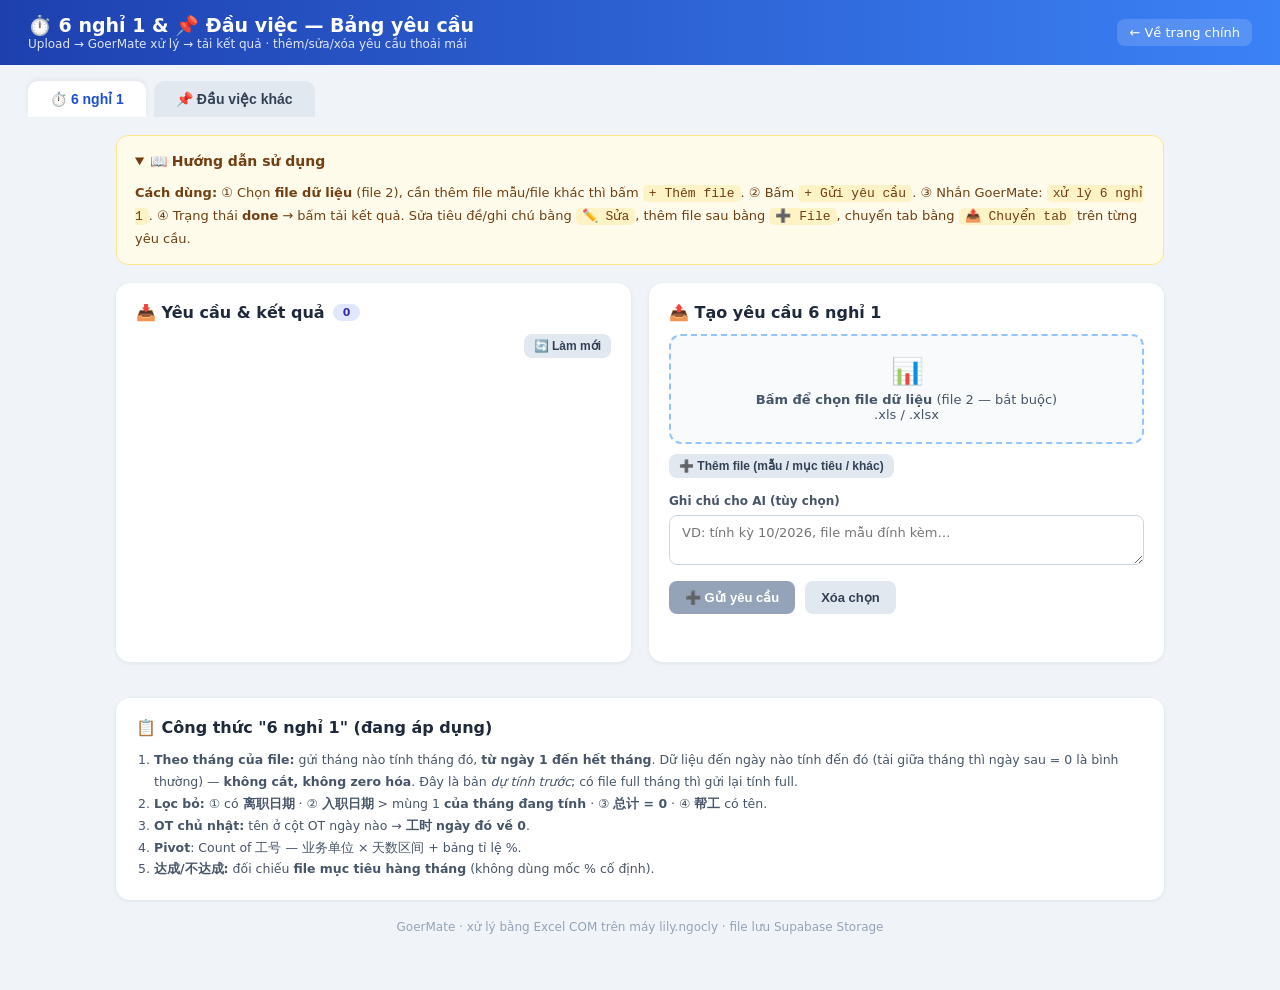
==== commit e7b7bf76: "6nghi1: them nut chuyen tab, huong dan xo xuong, ngay tuong doi, tai nhanh" ====
--- a/6nghi1.html
+++ b/6nghi1.html
@@ -34,6 +34,7 @@
   .btn-green { background: #16a34a; color: #fff; }
   .btn-gray { background: #e2e8f0; color: #334155; }
   .btn-red { background: #fee2e2; color: #b91c1c; }
+  .btn-yellow { background: #fef3c7; color: #92400e; }
   .btn-sm { padding: 5px 10px; font-size: 12px; }
   .status-line { margin-top: 10px; font-size: 13px; color: #2563eb; min-height: 18px; }
   ul.tasks { list-style: none; }
@@ -57,6 +58,13 @@
   .footnote { margin-top: 20px; font-size: 12px; color: #94a3b8; text-align: center; }
   .howto { background: #fffbeb; border: 1px solid #fde68a; border-radius: 12px; padding: 14px 18px; font-size: 13px; color: #713f12; margin-bottom: 18px; line-height: 1.7; }
   .howto code { background: #fef3c7; padding: 1px 6px; border-radius: 5px; }
+  .howto summary { cursor: pointer; font-weight: 700; font-size: 14px; user-select: none; }
+  .howto.collapsed .howto-body { display: none; }
+  .quick-dl { display: flex; align-items: center; gap: 6px; flex-wrap: wrap; }
+  .quick-dl a { font-size: 12px; background: #dcfce7; color: #166534; padding: 4px 10px; border-radius: 7px; text-decoration: none; font-weight: 600; }
+  .quick-dl a:hover { background: #bbf7d0; }
+  .t-when { color: #94a3b8; font-size: 11px; white-space: nowrap; display: flex; align-items: center; gap: 4px; }
+  .t-when .rel { color: #64748b; font-style: italic; }
   input.txt, textarea.txt { width: 100%; border: 1px solid #cbd5e1; border-radius: 8px; padding: 9px 12px; font-size: 13px; margin-top: 6px; font-family: inherit; }
   label.lb { font-size: 12px; color: #475569; font-weight: 600; }
 </style>
@@ -81,9 +89,16 @@
   <!-- ===== TAB 6 NGHI 1 ===== -->
   <div id="pane6n1">
     <div class="howto">
+      <details open><summary>📖 Hướng dẫn sử dụng</summary>
+      <div class="howto-body" style="margin-top:8px;">
       <b>Cách dùng:</b> ① Chọn <b>file dữ liệu</b> (file 2), cần thêm file mẫu/file khác thì bấm <code>+ Thêm file</code>.
       ② Bấm <code>+ Gửi yêu cầu</code>. ③ Nhắn GoerMate: <code>xử lý 6 nghỉ 1</code>. ④ Trạng thái <b>done</b> → bấm tải kết quả.
-      Sửa tiêu đề/ghi chú bằng <code>✏️ Sửa</code>, thêm file sau bằng <code>➕ File</code> trên từng yêu cầu.
+      Sửa tiêu đề/ghi chú bằng <code>✏️ Sửa</code>, thêm file sau bằng <code>➕ File</code>, chuyển tab bằng <code>📤 Chuyển tab</code> trên từng yêu cầu.
+      </div></details>
+    </div>
+    <div class="card" id="quickDlCard" style="display:none;">
+      <h2>📥 Tải nhanh kết quả mới nhất</h2>
+      <div class="quick-dl" id="quickDl"></div>
     </div>
 
     <div class="grid2" style="display:grid; grid-template-columns: 1fr 1fr; gap: 18px;">
@@ -179,6 +194,7 @@
 function fmtSize(b) { return b > 1048576 ? (b/1048576).toFixed(1) + " MB" : Math.round(b/1024) + " KB"; }
 function esc(s) { return (s||"").replace(/[&<>"']/g, c => ({"&":"&amp;","<":"&lt;",">":"&gt;",'"':"&quot;","'":"&#39;"}[c])); }
 function fmtDate(s) { try { return new Date(s).toLocaleString("vi-VN", { day:"2-digit", month:"2-digit", hour:"2-digit", minute:"2-digit" }); } catch(e) { return s; } }
+function fmtRel(s) { try { const ms = Date.now() - new Date(s).getTime(); const m = Math.floor(ms / 60000); if (m < 1) return "vừa xong"; if (m < 60) return m + " phút trước"; const h = Math.floor(m / 60); if (h < 24) return h + " giờ trước"; const d = Math.floor(h / 24); if (d < 30) return d + " ngày trước"; return (d / 30).toFixed(0) + " tháng trước"; } catch(e) { return ""; } }
 function baseName(p) { return (p||"").split("/").pop(); }
 
 /* note format: phan ghi chu + cac dong "fileN: <path>" */
@@ -217,13 +233,14 @@
     <div class="t-head">
       <span class="pill ${esc(t.status)}">${t.status === "pending" ? "⏳ chờ" : t.status === "processing" ? "⚙️ đang xử lý" : "✅ done"}</span>
       <span class="t-title" title="${esc(t.title)}">${esc(t.title)}</span>
-      <span class="t-when">${fmtDate(t.created_at)}</span>
+      <span class="t-when">📅 ${fmtDate(t.created_at)} <span class="rel">${fmtRel(t.created_at)}</span></span>
     </div>
     ${extraFiles.length || t.input_file || done ? `<div class="t-files">${chips}</div>` : ""}
     ${t.note ? `<div class="t-note">${esc(t.note)}</div>` : ""}
     <div class="t-actions">
       <button class="btn btn-gray btn-sm" data-edit="${t.id}">✏️ Sửa</button>
       <button class="btn btn-gray btn-sm" data-addfile="${t.id}" data-sec="${t.section_id}">➕ File</button>
+      <button class="btn btn-yellow btn-sm" data-move="${t.id}" data-sec="${t.section_id}">📤 Chuyển tab</button>
       <button class="btn btn-red btn-sm" data-del="${t.id}">🗑 Xóa</button>
     </div>
   </li>`;
@@ -262,7 +279,18 @@
     });
     inp.click();
   }));
-  listEl.querySelectorAll("[data-del]").forEach(b => b.addEventListener("click", async () => {
+  listEl.querySelectorAll("[data-move]").forEach(b => b.addEventListener("click", async () => {
+    const id = b.dataset.move;
+    const curSec = b.dataset.sec;
+    const destSec = curSec === sec6 ? secO : sec6;
+    const destName = destSec === sec6 ? "6 nghỉ 1" : "Công việc khác";
+    if (!confirm("Chuyển yêu cầu này sang tab \"" + destName + "\"?")) return;
+    b.disabled = true;
+    try {
+      await SB.update("board_tasks", id, { section_id: destSec });
+      await load6(); await loadOther();
+    } catch (e) { alert("Lỗi: " + e.message); b.disabled = false; }
+  }));
     const id = b.dataset.del;
     if (!confirm("Xóa đầu việc này?")) return;
     b.disabled = true;
@@ -286,6 +314,7 @@
   $("#empty6").style.display = tasks6.length ? "none" : "block";
   list.innerHTML = tasks6.map(t => taskCard(t, splitNote(t.note).files)).join("");
   bindTaskActions(list, false);
+  refreshQuickDownloads();
 }
 async function loadOther() {
   const list = $("#listO");
@@ -295,6 +324,18 @@
   $("#emptyO").style.display = tasksO.length ? "none" : "block";
   list.innerHTML = tasksO.map(t => taskCard(t, splitNote(t.note).files)).join("");
   bindTaskActions(list, true);
+  refreshQuickDownloads();
+}
+
+function refreshQuickDownloads() {
+  const all = tasks6.concat(tasksO);
+  const done = all.filter(t => t.status === "done" && t.output_file).slice(0, 8);
+  const card = $("#quickDlCard");
+  if (done.length === 0) { card.style.display = "none"; return; }
+  card.style.display = "block";
+  $("#quickDl").innerHTML = done.map(t =>
+    `<a href="${esc(SB.filePublicUrl(t.output_file))}" download>📥 ${esc(baseName(t.title || t.output_file))}</a>`
+  ).join("");
 }
 
 /* ---- form 6 nghi 1 ---- */
